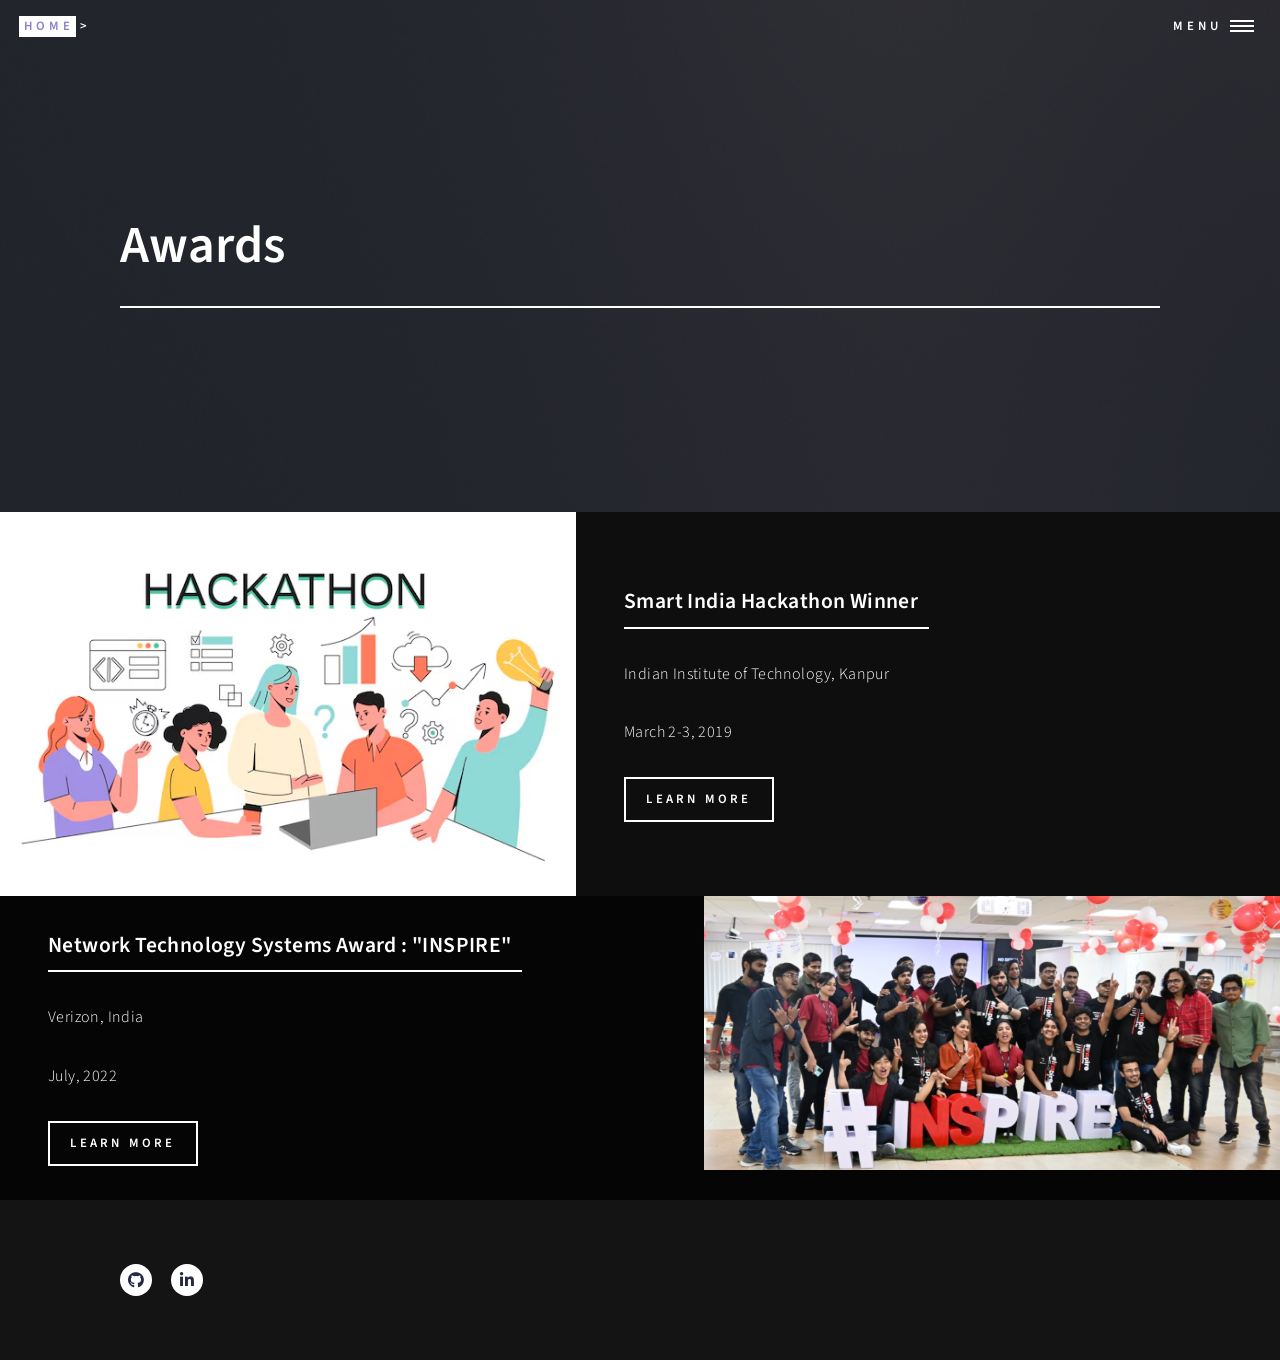
==== Awards.html @ 35ff9a1c "my first commit" ====
<!DOCTYPE HTML>
<!--
	Forty by HTML5 UP
	html5up.net | @ajlkn
	Free for personal and commercial use under the CCA 3.0 license (html5up.net/license)
-->
<html>
	<head>
		<title>Work Experience</title>
		<meta charset="utf-8" />
		<meta name="viewport" content="width=device-width, initial-scale=1, user-scalable=no" />
		<link rel="stylesheet" href="assets/css/main.css" />
		<noscript><link rel="stylesheet" href="assets/css/noscript.css" /></noscript>
	</head>
	<body class="is-preload">

		<!-- Wrapper -->
			<div id="wrapper">

				<!-- Header -->
				<!-- Note: The "styleN" class below should match that of the banner element. -->
					<header id="header" class="alt style2">
						<a href="index.html" class="logo"><strong>Home</strong>></a>
						<nav>
							<a href="#menu">Menu</a>
						</nav>
					</header>

				<!-- Menu -->
					<nav id="menu">
						<ul class="links">
							<li><a href="index.html">Home</a></li>
							<li><a href="landing.html">Landing</a></li>
							<li><a href="generic.html">Generic</a></li>
							<li><a href="elements.html">Elements</a></li>
						</ul>
						<ul class="actions stacked">
							<li><a href="#" class="button primary fit">Get Started</a></li>
							<li><a href="#" class="button fit">Log In</a></li>
						</ul>
					</nav>

				<!-- Banner -->
				<!-- Note: The "styleN" class below should match that of the header element. -->
					<section id="banner" class="style2">
						<div class="inner">
							<span class="image">
								<img src="images/pic07.jpg" alt="" />
							</span>
							<header class="major">
								<h1>Awards</h1>
							</header>
							<div class="content">
							</div>
						</div>
					</section>

				<!-- Main -->
					<div id="main">

						<!-- One -->
							<!-- <section id="one">
								<div class="inner">
									<header class="major">
									</header>
									
								</div>
							</section> -->

						<!-- Two -->
							<section id="two" class="spotlights">
								<section>
									<a href="sih.html" class="image">
										<img src="images/hack.avif" alt="" data-position="center center" />
									</a>
									<div class="content">
										<div class="inner">
											<header class="major">
												<h3>Smart India Hackathon Winner</h3>
											</header>
											<p>Indian Institute of Technology, Kanpur</p>
											<p>March 2-3, 2019</p>
											<ul class="actions">
												<li><a href="sih.html" class="button">Learn more</a></li>
											</ul>
										</div>
									</div>
								</section>
								<section>
									<a href="generic.html" class="image">
										<img src="images/inspire.png" alt="" data-position="top center" />
									</a>
									<div class="content">
										<div class="inner">
											<header class="major">
												<h3>Network Technology Systems Award : "INSPIRE"</h3>
											</header>
											<p>Verizon, India</p>
											<p>July, 2022</p>
											<ul class="actions">
												<li><a href="generic.html" class="button">Learn more</a></li>
											</ul>
										</div>
									</div>
								</section>
							</section>

						<!-- Three -->
							<!-- <section id="three">
								<div class="inner">
									<header class="major">
										<h2>Massa libero</h2>
									</header>
									<p>Nullam et orci eu lorem consequat tincidunt vivamus et sagittis libero. Mauris aliquet magna magna sed nunc rhoncus pharetra. Pellentesque condimentum sem. In efficitur ligula tate urna. Maecenas laoreet massa vel lacinia pellentesque lorem ipsum dolor. Nullam et orci eu lorem consequat tincidunt. Vivamus et sagittis libero. Mauris aliquet magna magna sed nunc rhoncus amet pharetra et feugiat tempus.</p>
									<ul class="actions">
										<li><a href="generic.html" class="button next">Get Started</a></li>
									</ul>
								</div>
							</section> -->

					</div>

				<!-- Contact
					<section id="contact">
						<div class="inner">
							<section>
								<form method="post" action="#">
									<div class="fields">
										<div class="field half">
											<label for="name">Name</label>
											<input type="text" name="name" id="name" />
										</div>
										<div class="field half">
											<label for="email">Email</label>
											<input type="text" name="email" id="email" />
										</div>
										<div class="field">
											<label for="message">Message</label>
											<textarea name="message" id="message" rows="6"></textarea>
										</div>
									</div>
									<ul class="actions">
										<li><input type="submit" value="Send Message" class="primary" /></li>
										<li><input type="reset" value="Clear" /></li>
									</ul>
								</form>
							</section>
							<section class="split">
								<section>
									<div class="contact-method">
										<span class="icon solid alt fa-envelope"></span>
										<h3>Email</h3>
										<a href="#">information@untitled.tld</a>
									</div>
								</section>
								<section>
									<div class="contact-method">
										<span class="icon solid alt fa-phone"></span>
										<h3>Phone</h3>
										<span>(000) 000-0000 x12387</span>
									</div>
								</section>
								<section>
									<div class="contact-method">
										<span class="icon solid alt fa-home"></span>
										<h3>Address</h3>
										<span>1234 Somewhere Road #5432<br />
										Nashville, TN 00000<br />
										United States of America</span>
									</div>
								</section>
							</section>
						</div>
					</section> -->

				<!-- Footer -->
					<footer id="footer">
						<div class="inner">
							<ul class="icons">
								<li><a href="https://github.com/vmalapaka" target="_blank" class="icon brands alt fa-github"><span class="label">GitHub</span></a></li>
								<li><a href="https://www.linkedin.com/in/venkata-samyukta-malapaka/" target="_blank" class="icon brands alt fa-linkedin-in"><span class="label">LinkedIn</span></a></li>
							</ul>
							<!-- <ul class="copyright">
								<li>&copy; Untitled</li><li>Design: <a href="https://html5up.net">HTML5 UP</a></li>
							</ul> -->
						</div>
					</footer>

			</div>

		<!-- Scripts -->
			<script src="assets/js/jquery.min.js"></script>
			<script src="assets/js/jquery.scrolly.min.js"></script>
			<script src="assets/js/jquery.scrollex.min.js"></script>
			<script src="assets/js/browser.min.js"></script>
			<script src="assets/js/breakpoints.min.js"></script>
			<script src="assets/js/util.js"></script>
			<script src="assets/js/main.js"></script>

	</body>
</html>
---- assets/css/main.css ----
@import url(fontawesome-all.min.css);
@import url("https://fonts.googleapis.com/css?family=Source+Sans+Pro:300,300italic,600,600italic");

/*
	Forty by HTML5 UP
	html5up.net | @ajlkn
	Free for personal and commercial use under the CCA 3.0 license (html5up.net/license)
*/

html, body, div, span, applet, object,
iframe, h1, h2, h3, h4, h5, h6, p, blockquote,
pre, a, abbr, acronym, address, big, cite,
code, del, dfn, em, img, ins, kbd, q, s, samp,
small, strike, strong, sub, sup, tt, var, b,
u, i, center, dl, dt, dd, ol, ul, li, fieldset,
form, label, legend, table, caption, tbody,
tfoot, thead, tr, th, td, article, aside,
canvas, details, embed, figure, figcaption,
footer, header, hgroup, menu, nav, output, ruby,
section, summary, time, mark, audio, video {
	margin: 0;
	padding: 0;
	border: 0;
	font-size: 100%;
	font: inherit;
	vertical-align: baseline;}

article, aside, details, figcaption, figure,
footer, header, hgroup, menu, nav, section {
	display: block;}

body {
	line-height: 1;
}

ol, ul {
	list-style: none;
}

blockquote, q {
	quotes: none;
}

	blockquote:before, blockquote:after, q:before, q:after {
		content: '';
		content: none;
	}

table {
	border-collapse: collapse;
	border-spacing: 0;
}

body {
	-webkit-text-size-adjust: none;
}

mark {
	background-color: transparent;
	color: inherit;
}

input::-moz-focus-inner {
	border: 0;
	padding: 0;
}

input, select, textarea {
	-moz-appearance: none;
	-webkit-appearance: none;
	-ms-appearance: none;
	appearance: none;
}

/* Basic */

	@-ms-viewport {
		width: device-width;
	}

	body {
		-ms-overflow-style: scrollbar;
	}

	@media screen and (max-width: 480px) {

		html, body {
			min-width: 320px;
		}

	}

	html {
		box-sizing: border-box;
	}

	*, *:before, *:after {
		box-sizing: inherit;
	}

	body {
		background: #141415;
	}

		body.is-preload *, body.is-preload *:before, body.is-preload *:after {
			-moz-animation: none !important;
			-webkit-animation: none !important;
			-ms-animation: none !important;
			animation: none !important;
			-moz-transition: none !important;
			-webkit-transition: none !important;
			-ms-transition: none !important;
			transition: none !important;
		}

/* Type */

	body, input, select, textarea {
		color: #ffffff;
		font-family: "Source Sans Pro", Helvetica, sans-serif;
		font-size: 17pt;
		font-weight: 300;
		letter-spacing: 0.025em;
		line-height: 1.65;
	}

		@media screen and (max-width: 1680px) {

			body, input, select, textarea {
				font-size: 14pt;
			}

		}

		@media screen and (max-width: 1280px) {

			body, input, select, textarea {
				font-size: 12pt;
			}

		}

		@media screen and (max-width: 360px) {

			body, input, select, textarea {
				font-size: 11pt;
			}

		}

	a {
		-moz-transition: color 0.2s ease-in-out, border-bottom-color 0.2s ease-in-out;
		-webkit-transition: color 0.2s ease-in-out, border-bottom-color 0.2s ease-in-out;
		-ms-transition: color 0.2s ease-in-out, border-bottom-color 0.2s ease-in-out;
		transition: color 0.2s ease-in-out, border-bottom-color 0.2s ease-in-out;
		border-bottom: dotted 1px;
		color: inherit;
		text-decoration: none;
	}

		a:hover {
			border-bottom-color: transparent;
			color: #9bf1ff !important;
		}

		a:active {
			color: #53e3fb !important;
		}

	strong, b {
		color: #ffffff;
		font-weight: 600;
	}

	em, i {
		font-style: italic;
	}

	p {
		margin: 0 0 2em 0;
	}

	h1, h2, h3, h4, h5, h6 {
		color: #ffffff;
		font-weight: 600;
		line-height: 1.65;
		margin: 0 0 1em 0;
	}

		h1 a, h2 a, h3 a, h4 a, h5 a, h6 a {
			color: inherit;
			border-bottom: 0;
		}

	h1 {
		font-size: 2.5em;
	}

	h2 {
		font-size: 1.75em;
	}

	h3 {
		font-size: 1.35em;
	}

	h4 {
		font-size: 1.1em;
	}

	h5 {
		font-size: 0.9em;
	}

	h6 {
		font-size: 0.7em;
	}

	@media screen and (max-width: 736px) {

		h1 {
			font-size: 2em;
		}

		h2 {
			font-size: 1.5em;
		}

		h3 {
			font-size: 1.25em;
		}

	}

	sub {
		font-size: 0.8em;
		position: relative;
		top: 0.5em;
	}

	sup {
		font-size: 0.8em;
		position: relative;
		top: -0.5em;
	}

	blockquote {
		border-left: solid 4px rgba(212, 212, 255, 0.1);
		font-style: italic;
		margin: 0 0 2em 0;
		padding: 0.5em 0 0.5em 2em;
	}

	code {
		background: rgba(212, 212, 255, 0.035);
		font-family: "Courier New", monospace;
		font-size: 0.9em;
		margin: 0 0.25em;
		padding: 0.25em 0.65em;
	}

	pre {
		-webkit-overflow-scrolling: touch;
		font-family: "Courier New", monospace;
		font-size: 0.9em;
		margin: 0 0 2em 0;
	}

		pre code {
			display: block;
			line-height: 1.75;
			padding: 1em 1.5em;
			overflow-x: auto;
		}

	hr {
		border: 0;
		border-bottom: solid 1px rgba(212, 212, 255, 0.1);
		margin: 2em 0;
	}

		hr.major {
			margin: 3em 0;
		}

	.align-left {
		text-align: left;
	}

	.align-center {
		text-align: center;
	}

	.align-right {
		text-align: right;
	}

/* Row */

	.row {
		display: flex;
		flex-wrap: wrap;
		box-sizing: border-box;
		align-items: stretch;
	}

		.row > * {
			box-sizing: border-box;
		}

		.row.gtr-uniform > * > :last-child {
			margin-bottom: 0;
		}

		.row.aln-left {
			justify-content: flex-start;
		}

		.row.aln-center {
			justify-content: center;
		}

		.row.aln-right {
			justify-content: flex-end;
		}

		.row.aln-top {
			align-items: flex-start;
		}

		.row.aln-middle {
			align-items: center;
		}

		.row.aln-bottom {
			align-items: flex-end;
		}

		.row > .imp {
			order: -1;
		}

		.row > .col-1 {
			width: 8.33333%;
		}

		.row > .off-1 {
			margin-left: 8.33333%;
		}

		.row > .col-2 {
			width: 16.66667%;
		}

		.row > .off-2 {
			margin-left: 16.66667%;
		}

		.row > .col-3 {
			width: 25%;
		}

		.row > .off-3 {
			margin-left: 25%;
		}

		.row > .col-4 {
			width: 33.33333%;
		}

		.row > .off-4 {
			margin-left: 33.33333%;
		}

		.row > .col-5 {
			width: 41.66667%;
		}

		.row > .off-5 {
			margin-left: 41.66667%;
		}

		.row > .col-6 {
			width: 50%;
		}

		.row > .off-6 {
			margin-left: 50%;
		}

		.row > .col-7 {
			width: 58.33333%;
		}

		.row > .off-7 {
			margin-left: 58.33333%;
		}

		.row > .col-8 {
			width: 66.66667%;
		}

		.row > .off-8 {
			margin-left: 66.66667%;
		}

		.row > .col-9 {
			width: 75%;
		}

		.row > .off-9 {
			margin-left: 75%;
		}

		.row > .col-10 {
			width: 83.33333%;
		}

		.row > .off-10 {
			margin-left: 83.33333%;
		}

		.row > .col-11 {
			width: 91.66667%;
		}

		.row > .off-11 {
			margin-left: 91.66667%;
		}

		.row > .col-12 {
			width: 100%;
		}

		.row > .off-12 {
			margin-left: 100%;
		}

		.row.gtr-0 {
			margin-top: 0;
			margin-left: 0em;
		}

			.row.gtr-0 > * {
				padding: 0 0 0 0em;
			}

			.row.gtr-0.gtr-uniform {
				margin-top: 0em;
			}

				.row.gtr-0.gtr-uniform > * {
					padding-top: 0em;
				}

		.row.gtr-25 {
			margin-top: 0;
			margin-left: -0.5em;
		}

			.row.gtr-25 > * {
				padding: 0 0 0 0.5em;
			}

			.row.gtr-25.gtr-uniform {
				margin-top: -0.5em;
			}

				.row.gtr-25.gtr-uniform > * {
					padding-top: 0.5em;
				}

		.row.gtr-50 {
			margin-top: 0;
			margin-left: -1em;
		}

			.row.gtr-50 > * {
				padding: 0 0 0 1em;
			}

			.row.gtr-50.gtr-uniform {
				margin-top: -1em;
			}

				.row.gtr-50.gtr-uniform > * {
					padding-top: 1em;
				}

		.row {
			margin-top: 0;
			margin-left: -2em;
		}

			.row > * {
				padding: 0 0 0 2em;
			}

			.row.gtr-uniform {
				margin-top: -2em;
			}

				.row.gtr-uniform > * {
					padding-top: 2em;
				}

		.row.gtr-150 {
			margin-top: 0;
			margin-left: -3em;
		}

			.row.gtr-150 > * {
				padding: 0 0 0 3em;
			}

			.row.gtr-150.gtr-uniform {
				margin-top: -3em;
			}

				.row.gtr-150.gtr-uniform > * {
					padding-top: 3em;
				}

		.row.gtr-200 {
			margin-top: 0;
			margin-left: -4em;
		}

			.row.gtr-200 > * {
				padding: 0 0 0 4em;
			}

			.row.gtr-200.gtr-uniform {
				margin-top: -4em;
			}

				.row.gtr-200.gtr-uniform > * {
					padding-top: 4em;
				}

		@media screen and (max-width: 1680px) {

			.row {
				display: flex;
				flex-wrap: wrap;
				box-sizing: border-box;
				align-items: stretch;
			}

				.row > * {
					box-sizing: border-box;
				}

				.row.gtr-uniform > * > :last-child {
					margin-bottom: 0;
				}

				.row.aln-left {
					justify-content: flex-start;
				}

				.row.aln-center {
					justify-content: center;
				}

				.row.aln-right {
					justify-content: flex-end;
				}

				.row.aln-top {
					align-items: flex-start;
				}

				.row.aln-middle {
					align-items: center;
				}

				.row.aln-bottom {
					align-items: flex-end;
				}

				.row > .imp-xlarge {
					order: -1;
				}

				.row > .col-1-xlarge {
					width: 8.33333%;
				}

				.row > .off-1-xlarge {
					margin-left: 8.33333%;
				}

				.row > .col-2-xlarge {
					width: 16.66667%;
				}

				.row > .off-2-xlarge {
					margin-left: 16.66667%;
				}

				.row > .col-3-xlarge {
					width: 25%;
				}

				.row > .off-3-xlarge {
					margin-left: 25%;
				}

				.row > .col-4-xlarge {
					width: 33.33333%;
				}

				.row > .off-4-xlarge {
					margin-left: 33.33333%;
				}

				.row > .col-5-xlarge {
					width: 41.66667%;
				}

				.row > .off-5-xlarge {
					margin-left: 41.66667%;
				}

				.row > .col-6-xlarge {
					width: 50%;
				}

				.row > .off-6-xlarge {
					margin-left: 50%;
				}

				.row > .col-7-xlarge {
					width: 58.33333%;
				}

				.row > .off-7-xlarge {
					margin-left: 58.33333%;
				}

				.row > .col-8-xlarge {
					width: 66.66667%;
				}

				.row > .off-8-xlarge {
					margin-left: 66.66667%;
				}

				.row > .col-9-xlarge {
					width: 75%;
				}

				.row > .off-9-xlarge {
					margin-left: 75%;
				}

				.row > .col-10-xlarge {
					width: 83.33333%;
				}

				.row > .off-10-xlarge {
					margin-left: 83.33333%;
				}

				.row > .col-11-xlarge {
					width: 91.66667%;
				}

				.row > .off-11-xlarge {
					margin-left: 91.66667%;
				}

				.row > .col-12-xlarge {
					width: 100%;
				}

				.row > .off-12-xlarge {
					margin-left: 100%;
				}

				.row.gtr-0 {
					margin-top: 0;
					margin-left: 0em;
				}

					.row.gtr-0 > * {
						padding: 0 0 0 0em;
					}

					.row.gtr-0.gtr-uniform {
						margin-top: 0em;
					}

						.row.gtr-0.gtr-uniform > * {
							padding-top: 0em;
						}

				.row.gtr-25 {
					margin-top: 0;
					margin-left: -0.5em;
				}

					.row.gtr-25 > * {
						padding: 0 0 0 0.5em;
					}

					.row.gtr-25.gtr-uniform {
						margin-top: -0.5em;
					}

						.row.gtr-25.gtr-uniform > * {
							padding-top: 0.5em;
						}

				.row.gtr-50 {
					margin-top: 0;
					margin-left: -1em;
				}

					.row.gtr-50 > * {
						padding: 0 0 0 1em;
					}

					.row.gtr-50.gtr-uniform {
						margin-top: -1em;
					}

						.row.gtr-50.gtr-uniform > * {
							padding-top: 1em;
						}

				.row {
					margin-top: 0;
					margin-left: -2em;
				}

					.row > * {
						padding: 0 0 0 2em;
					}

					.row.gtr-uniform {
						margin-top: -2em;
					}

						.row.gtr-uniform > * {
							padding-top: 2em;
						}

				.row.gtr-150 {
					margin-top: 0;
					margin-left: -3em;
				}

					.row.gtr-150 > * {
						padding: 0 0 0 3em;
					}

					.row.gtr-150.gtr-uniform {
						margin-top: -3em;
					}

						.row.gtr-150.gtr-uniform > * {
							padding-top: 3em;
						}

				.row.gtr-200 {
					margin-top: 0;
					margin-left: -4em;
				}

					.row.gtr-200 > * {
						padding: 0 0 0 4em;
					}

					.row.gtr-200.gtr-uniform {
						margin-top: -4em;
					}

						.row.gtr-200.gtr-uniform > * {
							padding-top: 4em;
						}

		}

		@media screen and (max-width: 1280px) {

			.row {
				display: flex;
				flex-wrap: wrap;
				box-sizing: border-box;
				align-items: stretch;
			}

				.row > * {
					box-sizing: border-box;
				}

				.row.gtr-uniform > * > :last-child {
					margin-bottom: 0;
				}

				.row.aln-left {
					justify-content: flex-start;
				}

				.row.aln-center {
					justify-content: center;
				}

				.row.aln-right {
					justify-content: flex-end;
				}

				.row.aln-top {
					align-items: flex-start;
				}

				.row.aln-middle {
					align-items: center;
				}

				.row.aln-bottom {
					align-items: flex-end;
				}

				.row > .imp-large {
					order: -1;
				}

				.row > .col-1-large {
					width: 8.33333%;
				}

				.row > .off-1-large {
					margin-left: 8.33333%;
				}

				.row > .col-2-large {
					width: 16.66667%;
				}

				.row > .off-2-large {
					margin-left: 16.66667%;
				}

				.row > .col-3-large {
					width: 25%;
				}

				.row > .off-3-large {
					margin-left: 25%;
				}

				.row > .col-4-large {
					width: 33.33333%;
				}

				.row > .off-4-large {
					margin-left: 33.33333%;
				}

				.row > .col-5-large {
					width: 41.66667%;
				}

				.row > .off-5-large {
					margin-left: 41.66667%;
				}

				.row > .col-6-large {
					width: 50%;
				}

				.row > .off-6-large {
					margin-left: 50%;
				}

				.row > .col-7-large {
					width: 58.33333%;
				}

				.row > .off-7-large {
					margin-left: 58.33333%;
				}

				.row > .col-8-large {
					width: 66.66667%;
				}

				.row > .off-8-large {
					margin-left: 66.66667%;
				}

				.row > .col-9-large {
					width: 75%;
				}

				.row > .off-9-large {
					margin-left: 75%;
				}

				.row > .col-10-large {
					width: 83.33333%;
				}

				.row > .off-10-large {
					margin-left: 83.33333%;
				}

				.row > .col-11-large {
					width: 91.66667%;
				}

				.row > .off-11-large {
					margin-left: 91.66667%;
				}

				.row > .col-12-large {
					width: 100%;
				}

				.row > .off-12-large {
					margin-left: 100%;
				}

				.row.gtr-0 {
					margin-top: 0;
					margin-left: 0em;
				}

					.row.gtr-0 > * {
						padding: 0 0 0 0em;
					}

					.row.gtr-0.gtr-uniform {
						margin-top: 0em;
					}

						.row.gtr-0.gtr-uniform > * {
							padding-top: 0em;
						}

				.row.gtr-25 {
					margin-top: 0;
					margin-left: -0.375em;
				}

					.row.gtr-25 > * {
						padding: 0 0 0 0.375em;
					}

					.row.gtr-25.gtr-uniform {
						margin-top: -0.375em;
					}

						.row.gtr-25.gtr-uniform > * {
							padding-top: 0.375em;
						}

				.row.gtr-50 {
					margin-top: 0;
					margin-left: -0.75em;
				}

					.row.gtr-50 > * {
						padding: 0 0 0 0.75em;
					}

					.row.gtr-50.gtr-uniform {
						margin-top: -0.75em;
					}

						.row.gtr-50.gtr-uniform > * {
							padding-top: 0.75em;
						}

				.row {
					margin-top: 0;
					margin-left: -1.5em;
				}

					.row > * {
						padding: 0 0 0 1.5em;
					}

					.row.gtr-uniform {
						margin-top: -1.5em;
					}

						.row.gtr-uniform > * {
							padding-top: 1.5em;
						}

				.row.gtr-150 {
					margin-top: 0;
					margin-left: -2.25em;
				}

					.row.gtr-150 > * {
						padding: 0 0 0 2.25em;
					}

					.row.gtr-150.gtr-uniform {
						margin-top: -2.25em;
					}

						.row.gtr-150.gtr-uniform > * {
							padding-top: 2.25em;
						}

				.row.gtr-200 {
					margin-top: 0;
					margin-left: -3em;
				}

					.row.gtr-200 > * {
						padding: 0 0 0 3em;
					}

					.row.gtr-200.gtr-uniform {
						margin-top: -3em;
					}

						.row.gtr-200.gtr-uniform > * {
							padding-top: 3em;
						}

		}

		@media screen and (max-width: 980px) {

			.row {
				display: flex;
				flex-wrap: wrap;
				box-sizing: border-box;
				align-items: stretch;
			}

				.row > * {
					box-sizing: border-box;
				}

				.row.gtr-uniform > * > :last-child {
					margin-bottom: 0;
				}

				.row.aln-left {
					justify-content: flex-start;
				}

				.row.aln-center {
					justify-content: center;
				}

				.row.aln-right {
					justify-content: flex-end;
				}

				.row.aln-top {
					align-items: flex-start;
				}

				.row.aln-middle {
					align-items: center;
				}

				.row.aln-bottom {
					align-items: flex-end;
				}

				.row > .imp-medium {
					order: -1;
				}

				.row > .col-1-medium {
					width: 8.33333%;
				}

				.row > .off-1-medium {
					margin-left: 8.33333%;
				}

				.row > .col-2-medium {
					width: 16.66667%;
				}

				.row > .off-2-medium {
					margin-left: 16.66667%;
				}

				.row > .col-3-medium {
					width: 25%;
				}

				.row > .off-3-medium {
					margin-left: 25%;
				}

				.row > .col-4-medium {
					width: 33.33333%;
				}

				.row > .off-4-medium {
					margin-left: 33.33333%;
				}

				.row > .col-5-medium {
					width: 41.66667%;
				}

				.row > .off-5-medium {
					margin-left: 41.66667%;
				}

				.row > .col-6-medium {
					width: 50%;
				}

				.row > .off-6-medium {
					margin-left: 50%;
				}

				.row > .col-7-medium {
					width: 58.33333%;
				}

				.row > .off-7-medium {
					margin-left: 58.33333%;
				}

				.row > .col-8-medium {
					width: 66.66667%;
				}

				.row > .off-8-medium {
					margin-left: 66.66667%;
				}

				.row > .col-9-medium {
					width: 75%;
				}

				.row > .off-9-medium {
					margin-left: 75%;
				}

				.row > .col-10-medium {
					width: 83.33333%;
				}

				.row > .off-10-medium {
					margin-left: 83.33333%;
				}

				.row > .col-11-medium {
					width: 91.66667%;
				}

				.row > .off-11-medium {
					margin-left: 91.66667%;
				}

				.row > .col-12-medium {
					width: 100%;
				}

				.row > .off-12-medium {
					margin-left: 100%;
				}

				.row.gtr-0 {
					margin-top: 0;
					margin-left: 0em;
				}

					.row.gtr-0 > * {
						padding: 0 0 0 0em;
					}

					.row.gtr-0.gtr-uniform {
						margin-top: 0em;
					}

						.row.gtr-0.gtr-uniform > * {
							padding-top: 0em;
						}

				.row.gtr-25 {
					margin-top: 0;
					margin-left: -0.375em;
				}

					.row.gtr-25 > * {
						padding: 0 0 0 0.375em;
					}

					.row.gtr-25.gtr-uniform {
						margin-top: -0.375em;
					}

						.row.gtr-25.gtr-uniform > * {
							padding-top: 0.375em;
						}

				.row.gtr-50 {
					margin-top: 0;
					margin-left: -0.75em;
				}

					.row.gtr-50 > * {
						padding: 0 0 0 0.75em;
					}

					.row.gtr-50.gtr-uniform {
						margin-top: -0.75em;
					}

						.row.gtr-50.gtr-uniform > * {
							padding-top: 0.75em;
						}

				.row {
					margin-top: 0;
					margin-left: -1.5em;
				}

					.row > * {
						padding: 0 0 0 1.5em;
					}

					.row.gtr-uniform {
						margin-top: -1.5em;
					}

						.row.gtr-uniform > * {
							padding-top: 1.5em;
						}

				.row.gtr-150 {
					margin-top: 0;
					margin-left: -2.25em;
				}

					.row.gtr-150 > * {
						padding: 0 0 0 2.25em;
					}

					.row.gtr-150.gtr-uniform {
						margin-top: -2.25em;
					}

						.row.gtr-150.gtr-uniform > * {
							padding-top: 2.25em;
						}

				.row.gtr-200 {
					margin-top: 0;
					margin-left: -3em;
				}

					.row.gtr-200 > * {
						padding: 0 0 0 3em;
					}

					.row.gtr-200.gtr-uniform {
						margin-top: -3em;
					}

						.row.gtr-200.gtr-uniform > * {
							padding-top: 3em;
						}

		}

		@media screen and (max-width: 736px) {

			.row {
				display: flex;
				flex-wrap: wrap;
				box-sizing: border-box;
				align-items: stretch;
			}

				.row > * {
					box-sizing: border-box;
				}

				.row.gtr-uniform > * > :last-child {
					margin-bottom: 0;
				}

				.row.aln-left {
					justify-content: flex-start;
				}

				.row.aln-center {
					justify-content: center;
				}

				.row.aln-right {
					justify-content: flex-end;
				}

				.row.aln-top {
					align-items: flex-start;
				}

				.row.aln-middle {
					align-items: center;
				}

				.row.aln-bottom {
					align-items: flex-end;
				}

				.row > .imp-small {
					order: -1;
				}

				.row > .col-1-small {
					width: 8.33333%;
				}

				.row > .off-1-small {
					margin-left: 8.33333%;
				}

				.row > .col-2-small {
					width: 16.66667%;
				}

				.row > .off-2-small {
					margin-left: 16.66667%;
				}

				.row > .col-3-small {
					width: 25%;
				}

				.row > .off-3-small {
					margin-left: 25%;
				}

				.row > .col-4-small {
					width: 33.33333%;
				}

				.row > .off-4-small {
					margin-left: 33.33333%;
				}

				.row > .col-5-small {
					width: 41.66667%;
				}

				.row > .off-5-small {
					margin-left: 41.66667%;
				}

				.row > .col-6-small {
					width: 50%;
				}

				.row > .off-6-small {
					margin-left: 50%;
				}

				.row > .col-7-small {
					width: 58.33333%;
				}

				.row > .off-7-small {
					margin-left: 58.33333%;
				}

				.row > .col-8-small {
					width: 66.66667%;
				}

				.row > .off-8-small {
					margin-left: 66.66667%;
				}

				.row > .col-9-small {
					width: 75%;
				}

				.row > .off-9-small {
					margin-left: 75%;
				}

				.row > .col-10-small {
					width: 83.33333%;
				}

				.row > .off-10-small {
					margin-left: 83.33333%;
				}

				.row > .col-11-small {
					width: 91.66667%;
				}

				.row > .off-11-small {
					margin-left: 91.66667%;
				}

				.row > .col-12-small {
					width: 100%;
				}

				.row > .off-12-small {
					margin-left: 100%;
				}

				.row.gtr-0 {
					margin-top: 0;
					margin-left: 0em;
				}

					.row.gtr-0 > * {
						padding: 0 0 0 0em;
					}

					.row.gtr-0.gtr-uniform {
						margin-top: 0em;
					}

						.row.gtr-0.gtr-uniform > * {
							padding-top: 0em;
						}

				.row.gtr-25 {
					margin-top: 0;
					margin-left: -0.3125em;
				}

					.row.gtr-25 > * {
						padding: 0 0 0 0.3125em;
					}

					.row.gtr-25.gtr-uniform {
						margin-top: -0.3125em;
					}

						.row.gtr-25.gtr-uniform > * {
							padding-top: 0.3125em;
						}

				.row.gtr-50 {
					margin-top: 0;
					margin-left: -0.625em;
				}

					.row.gtr-50 > * {
						padding: 0 0 0 0.625em;
					}

					.row.gtr-50.gtr-uniform {
						margin-top: -0.625em;
					}

						.row.gtr-50.gtr-uniform > * {
							padding-top: 0.625em;
						}

				.row {
					margin-top: 0;
					margin-left: -1.25em;
				}

					.row > * {
						padding: 0 0 0 1.25em;
					}

					.row.gtr-uniform {
						margin-top: -1.25em;
					}

						.row.gtr-uniform > * {
							padding-top: 1.25em;
						}

				.row.gtr-150 {
					margin-top: 0;
					margin-left: -1.875em;
				}

					.row.gtr-150 > * {
						padding: 0 0 0 1.875em;
					}

					.row.gtr-150.gtr-uniform {
						margin-top: -1.875em;
					}

						.row.gtr-150.gtr-uniform > * {
							padding-top: 1.875em;
						}

				.row.gtr-200 {
					margin-top: 0;
					margin-left: -2.5em;
				}

					.row.gtr-200 > * {
						padding: 0 0 0 2.5em;
					}

					.row.gtr-200.gtr-uniform {
						margin-top: -2.5em;
					}

						.row.gtr-200.gtr-uniform > * {
							padding-top: 2.5em;
						}

		}

		@media screen and (max-width: 480px) {

			.row {
				display: flex;
				flex-wrap: wrap;
				box-sizing: border-box;
				align-items: stretch;
			}

				.row > * {
					box-sizing: border-box;
				}

				.row.gtr-uniform > * > :last-child {
					margin-bottom: 0;
				}

				.row.aln-left {
					justify-content: flex-start;
				}

				.row.aln-center {
					justify-content: center;
				}

				.row.aln-right {
					justify-content: flex-end;
				}

				.row.aln-top {
					align-items: flex-start;
				}

				.row.aln-middle {
					align-items: center;
				}

				.row.aln-bottom {
					align-items: flex-end;
				}

				.row > .imp-xsmall {
					order: -1;
				}

				.row > .col-1-xsmall {
					width: 8.33333%;
				}

				.row > .off-1-xsmall {
					margin-left: 8.33333%;
				}

				.row > .col-2-xsmall {
					width: 16.66667%;
				}

				.row > .off-2-xsmall {
					margin-left: 16.66667%;
				}

				.row > .col-3-xsmall {
					width: 25%;
				}

				.row > .off-3-xsmall {
					margin-left: 25%;
				}

				.row > .col-4-xsmall {
					width: 33.33333%;
				}

				.row > .off-4-xsmall {
					margin-left: 33.33333%;
				}

				.row > .col-5-xsmall {
					width: 41.66667%;
				}

				.row > .off-5-xsmall {
					margin-left: 41.66667%;
				}

				.row > .col-6-xsmall {
					width: 50%;
				}

				.row > .off-6-xsmall {
					margin-left: 50%;
				}

				.row > .col-7-xsmall {
					width: 58.33333%;
				}

				.row > .off-7-xsmall {
					margin-left: 58.33333%;
				}

				.row > .col-8-xsmall {
					width: 66.66667%;
				}

				.row > .off-8-xsmall {
					margin-left: 66.66667%;
				}

				.row > .col-9-xsmall {
					width: 75%;
				}

				.row > .off-9-xsmall {
					margin-left: 75%;
				}

				.row > .col-10-xsmall {
					width: 83.33333%;
				}

				.row > .off-10-xsmall {
					margin-left: 83.33333%;
				}

				.row > .col-11-xsmall {
					width: 91.66667%;
				}

				.row > .off-11-xsmall {
					margin-left: 91.66667%;
				}

				.row > .col-12-xsmall {
					width: 100%;
				}

				.row > .off-12-xsmall {
					margin-left: 100%;
				}

				.row.gtr-0 {
					margin-top: 0;
					margin-left: 0em;
				}

					.row.gtr-0 > * {
						padding: 0 0 0 0em;
					}

					.row.gtr-0.gtr-uniform {
						margin-top: 0em;
					}

						.row.gtr-0.gtr-uniform > * {
							padding-top: 0em;
						}

				.row.gtr-25 {
					margin-top: 0;
					margin-left: -0.3125em;
				}

					.row.gtr-25 > * {
						padding: 0 0 0 0.3125em;
					}

					.row.gtr-25.gtr-uniform {
						margin-top: -0.3125em;
					}

						.row.gtr-25.gtr-uniform > * {
							padding-top: 0.3125em;
						}

				.row.gtr-50 {
					margin-top: 0;
					margin-left: -0.625em;
				}

					.row.gtr-50 > * {
						padding: 0 0 0 0.625em;
					}

					.row.gtr-50.gtr-uniform {
						margin-top: -0.625em;
					}

						.row.gtr-50.gtr-uniform > * {
							padding-top: 0.625em;
						}

				.row {
					margin-top: 0;
					margin-left: -1.25em;
				}

					.row > * {
						padding: 0 0 0 1.25em;
					}

					.row.gtr-uniform {
						margin-top: -1.25em;
					}

						.row.gtr-uniform > * {
							padding-top: 1.25em;
						}

				.row.gtr-150 {
					margin-top: 0;
					margin-left: -1.875em;
				}

					.row.gtr-150 > * {
						padding: 0 0 0 1.875em;
					}

					.row.gtr-150.gtr-uniform {
						margin-top: -1.875em;
					}

						.row.gtr-150.gtr-uniform > * {
							padding-top: 1.875em;
						}

				.row.gtr-200 {
					margin-top: 0;
					margin-left: -2.5em;
				}

					.row.gtr-200 > * {
						padding: 0 0 0 2.5em;
					}

					.row.gtr-200.gtr-uniform {
						margin-top: -2.5em;
					}

						.row.gtr-200.gtr-uniform > * {
							padding-top: 2.5em;
						}

		}

/* Section/Article */

	section.special, article.special {
		text-align: center;
	}

	header.major {
		width: -moz-max-content;
		width: -webkit-max-content;
		width: -ms-max-content;
		width: max-content;
		margin-bottom: 2em;
	}

		header.major > :first-child {
			margin-bottom: 0;
			width: calc(100% + 0.5em);
		}

			header.major > :first-child:after {
				content: '';
				background-color: #ffffff;
				display: block;
				height: 2px;
				margin: 0.325em 0 0.5em 0;
				width: 100%;
			}

		header.major > p {
			font-size: 0.7em;
			font-weight: 600;
			letter-spacing: 0.25em;
			margin-bottom: 0;
			text-transform: uppercase;
		}

		body.is-ie header.major > :first-child:after {
			max-width: 9em;
		}

		body.is-ie header.major > h1:after {
			max-width: 100% !important;
		}

	@media screen and (max-width: 736px) {

		header.major > p br {
			display: none;
		}

	}

/* Form */

	form {
		margin: 0 0 2em 0;
	}

		form > :last-child {
			margin-bottom: 0;
		}

		form > .fields {
			display: -moz-flex;
			display: -webkit-flex;
			display: -ms-flex;
			display: flex;
			-moz-flex-wrap: wrap;
			-webkit-flex-wrap: wrap;
			-ms-flex-wrap: wrap;
			flex-wrap: wrap;
			width: calc(100% + 3em);
			margin: -1.5em 0 2em -1.5em;
		}

			form > .fields > .field {
				-moz-flex-grow: 0;
				-webkit-flex-grow: 0;
				-ms-flex-grow: 0;
				flex-grow: 0;
				-moz-flex-shrink: 0;
				-webkit-flex-shrink: 0;
				-ms-flex-shrink: 0;
				flex-shrink: 0;
				padding: 1.5em 0 0 1.5em;
				width: calc(100% - 1.5em);
			}

				form > .fields > .field.half {
					width: calc(50% - 0.75em);
				}

				form > .fields > .field.third {
					width: calc(100%/3 - 0.5em);
				}

				form > .fields > .field.quarter {
					width: calc(25% - 0.375em);
				}

		@media screen and (max-width: 480px) {

			form > .fields {
				width: calc(100% + 3em);
				margin: -1.5em 0 2em -1.5em;
			}

				form > .fields > .field {
					padding: 1.5em 0 0 1.5em;
					width: calc(100% - 1.5em);
				}

					form > .fields > .field.half {
						width: calc(100% - 1.5em);
					}

					form > .fields > .field.third {
						width: calc(100% - 1.5em);
					}

					form > .fields > .field.quarter {
						width: calc(100% - 1.5em);
					}

		}

	label {
		color: #ffffff;
		display: block;
		font-size: 0.8em;
		font-weight: 600;
		letter-spacing: 0.25em;
		margin: 0 0 1em 0;
		text-transform: uppercase;
	}

	input[type="text"],
	input[type="password"],
	input[type="email"],
	input[type="tel"],
	input[type="search"],
	input[type="url"],
	select,
	textarea {
		-moz-appearance: none;
		-webkit-appearance: none;
		-ms-appearance: none;
		appearance: none;
		background: rgba(212, 212, 255, 0.035);
		border: none;
		border-radius: 0;
		color: inherit;
		display: block;
		outline: 0;
		padding: 0 1em;
		text-decoration: none;
		width: 100%;
	}

		input[type="text"]:invalid,
		input[type="password"]:invalid,
		input[type="email"]:invalid,
		input[type="tel"]:invalid,
		input[type="search"]:invalid,
		input[type="url"]:invalid,
		select:invalid,
		textarea:invalid {
			box-shadow: none;
		}

		input[type="text"]:focus,
		input[type="password"]:focus,
		input[type="email"]:focus,
		input[type="tel"]:focus,
		input[type="search"]:focus,
		input[type="url"]:focus,
		select:focus,
		textarea:focus {
			border-color: #9bf1ff;
			box-shadow: 0 0 0 2px #9bf1ff;
		}

	select {
		background-image: url("data:image/svg+xml;charset=utf8,%3Csvg xmlns='http://www.w3.org/2000/svg' width='40' height='40' preserveAspectRatio='none' viewBox='0 0 40 40'%3E%3Cpath d='M9.4,12.3l10.4,10.4l10.4-10.4c0.2-0.2,0.5-0.4,0.9-0.4c0.3,0,0.6,0.1,0.9,0.4l3.3,3.3c0.2,0.2,0.4,0.5,0.4,0.9 c0,0.4-0.1,0.6-0.4,0.9L20.7,31.9c-0.2,0.2-0.5,0.4-0.9,0.4c-0.3,0-0.6-0.1-0.9-0.4L4.3,17.3c-0.2-0.2-0.4-0.5-0.4-0.9 c0-0.4,0.1-0.6,0.4-0.9l3.3-3.3c0.2-0.2,0.5-0.4,0.9-0.4S9.1,12.1,9.4,12.3z' fill='rgba(212, 212, 255, 0.1)' /%3E%3C/svg%3E");
		background-size: 1.25rem;
		background-repeat: no-repeat;
		background-position: calc(100% - 1rem) center;
		height: 2.75em;
		padding-right: 2.75em;
		text-overflow: ellipsis;
	}

		select option {
			color: #ffffff;
			background: #18181a;
		}

		select:focus::-ms-value {
			background-color: transparent;
		}

		select::-ms-expand {
			display: none;
		}

	input[type="text"],
	input[type="password"],
	input[type="email"],
	input[type="tel"],
	input[type="search"],
	input[type="url"],
	select {
		height: 2.75em;
	}

	textarea {
		padding: 0.75em 1em;
	}

	input[type="checkbox"],
	input[type="radio"] {
		-moz-appearance: none;
		-webkit-appearance: none;
		-ms-appearance: none;
		appearance: none;
		display: block;
		float: left;
		margin-right: -2em;
		opacity: 0;
		width: 1em;
		z-index: -1;
	}

		input[type="checkbox"] + label,
		input[type="radio"] + label {
			text-decoration: none;
			color: #ffffff;
			cursor: pointer;
			display: inline-block;
			font-weight: 300;
			padding-left: 2.65em;
			padding-right: 0.75em;
			position: relative;
		}

			input[type="checkbox"] + label:before,
			input[type="radio"] + label:before {
				-moz-osx-font-smoothing: grayscale;
				-webkit-font-smoothing: antialiased;
				display: inline-block;
				font-style: normal;
				font-variant: normal;
				text-rendering: auto;
				line-height: 1;
				text-transform: none !important;
				font-family: 'Font Awesome 5 Free';
				font-weight: 900;
			}

			input[type="checkbox"] + label:before,
			input[type="radio"] + label:before {
				background: rgba(212, 212, 255, 0.035);
				content: '';
				display: inline-block;
				font-size: 0.8em;
				height: 2.0625em;
				left: 0;
				letter-spacing: 0;
				line-height: 2.0625em;
				position: absolute;
				text-align: center;
				top: 0;
				width: 2.0625em;
			}

		input[type="checkbox"]:checked + label:before,
		input[type="radio"]:checked + label:before {
			background: #ffffff;
			border-color: #9bf1ff;
			content: '\f00c';
			color: #050506;
		}

		input[type="checkbox"]:focus + label:before,
		input[type="radio"]:focus + label:before {
			box-shadow: 0 0 0 2px #9bf1ff;
		}

	input[type="radio"] + label:before {
		border-radius: 100%;
	}

	::-webkit-input-placeholder {
		color: rgba(244, 244, 255, 0.2) !important;
		opacity: 1.0;
	}

	:-moz-placeholder {
		color: rgba(244, 244, 255, 0.2) !important;
		opacity: 1.0;
	}

	::-moz-placeholder {
		color: rgba(244, 244, 255, 0.2) !important;
		opacity: 1.0;
	}

	:-ms-input-placeholder {
		color: rgba(244, 244, 255, 0.2) !important;
		opacity: 1.0;
	}

/* Box */

	.box {
		border: solid 1px rgba(212, 212, 255, 0.1);
		margin-bottom: 2em;
		padding: 1.5em;
	}

		.box > :last-child,
		.box > :last-child > :last-child,
		.box > :last-child > :last-child > :last-child {
			margin-bottom: 0;
		}

		.box.alt {
			border: 0;
			border-radius: 0;
			padding: 0;
		}

/* Icon */

	.icon {
		text-decoration: none;
		border-bottom: none;
		position: relative;
	}

		.icon:before {
			-moz-osx-font-smoothing: grayscale;
			-webkit-font-smoothing: antialiased;
			display: inline-block;
			font-style: normal;
			font-variant: normal;
			text-rendering: auto;
			line-height: 1;
			text-transform: none !important;
			font-family: 'Font Awesome 5 Free';
			font-weight: 400;
		}

		.icon > .label {
			display: none;
		}

		.icon:before {
			line-height: inherit;
		}

		.icon.solid:before {
			font-weight: 900;
		}

		.icon.brands:before {
			font-family: 'Font Awesome 5 Brands';
		}

		.icon.alt:before {
			background-color: #ffffff;
			border-radius: 100%;
			color: #242943;
			display: inline-block;
			height: 2em;
			line-height: 2em;
			text-align: center;
			width: 2em;
		}

	a.icon.alt:before {
		-moz-transition: background-color 0.2s ease-in-out;
		-webkit-transition: background-color 0.2s ease-in-out;
		-ms-transition: background-color 0.2s ease-in-out;
		transition: background-color 0.2s ease-in-out;
	}

	a.icon.alt:hover:before {
		background-color: #6fc3df;
	}

	a.icon.alt:active:before {
		background-color: #37a6cb;
	}

/* Image */

	.image {
		border: 0;
		display: inline-block;
		position: relative;
	}

		.image img {
			display: block;
		}

		.image.left, .image.right {
			max-width: 30%;
		}

			.image.left img, .image.right img {
				width: 100%;
			}

		.image.left {
			float: left;
			margin: 0 1.5em 1.25em 0;
			top: 0.25em;
		}

		.image.right {
			float: right;
			margin: 0 0 1.25em 1.5em;
			top: 0.25em;
		}

		.image.fit {
			display: block;
			margin: 0 0 2em 0;
			width: 100%;
		}

			.image.fit img {
				width: 100%;
			}

		.image.main {
			display: block;
			margin: 2.5em 0;
			width: 100%;
		}

			.image.main img {
				width: 100%;
			}

			@media screen and (max-width: 736px) {

				.image.main {
					margin: 1.5em 0;
				}

			}

/* List */

	ol {
		list-style: decimal;
		margin: 0 0 2em 0;
		padding-left: 1.25em;
	}

		ol li {
			padding-left: 0.25em;
		}

	ul {
		list-style: disc;
		margin: 0 0 2em 0;
		padding-left: 1em;
	}

		ul li {
			padding-left: 0.5em;
		}

		ul.alt {
			list-style: none;
			padding-left: 0;
		}

			ul.alt li {
				border-top: solid 1px rgba(212, 212, 255, 0.1);
				padding: 0.5em 0;
			}

				ul.alt li:first-child {
					border-top: 0;
					padding-top: 0;
				}

	dl {
		margin: 0 0 2em 0;
	}

		dl dt {
			display: block;
			font-weight: 600;
			margin: 0 0 1em 0;
		}

		dl dd {
			margin-left: 2em;
		}

/* Actions */

	ul.actions {
		display: -moz-flex;
		display: -webkit-flex;
		display: -ms-flex;
		display: flex;
		cursor: default;
		list-style: none;
		margin-left: -1em;
		padding-left: 0;
	}

		ul.actions li {
			padding: 0 0 0 1em;
			vertical-align: middle;
		}

		ul.actions.special {
			-moz-justify-content: center;
			-webkit-justify-content: center;
			-ms-justify-content: center;
			justify-content: center;
			width: 100%;
			margin-left: 0;
		}

			ul.actions.special li:first-child {
				padding-left: 0;
			}

		ul.actions.stacked {
			-moz-flex-direction: column;
			-webkit-flex-direction: column;
			-ms-flex-direction: column;
			flex-direction: column;
			margin-left: 0;
		}

			ul.actions.stacked li {
				padding: 1.3em 0 0 0;
			}

				ul.actions.stacked li:first-child {
					padding-top: 0;
				}

		ul.actions.fit {
			width: calc(100% + 1em);
		}

			ul.actions.fit li {
				-moz-flex-grow: 1;
				-webkit-flex-grow: 1;
				-ms-flex-grow: 1;
				flex-grow: 1;
				-moz-flex-shrink: 1;
				-webkit-flex-shrink: 1;
				-ms-flex-shrink: 1;
				flex-shrink: 1;
				width: 100%;
			}

				ul.actions.fit li > * {
					width: 100%;
				}

			ul.actions.fit.stacked {
				width: 100%;
			}

/* Icons */

	ul.icons {
		cursor: default;
		list-style: none;
		padding-left: 0;
	}

		ul.icons li {
			display: inline-block;
			padding: 0 1em 0 0;
		}

			ul.icons li:last-child {
				padding-right: 0;
			}

		@media screen and (max-width: 736px) {

			ul.icons li {
				padding: 0 0.75em 0 0;
			}

		}

/* Pagination */

	ul.pagination {
		cursor: default;
		list-style: none;
		padding-left: 0;
	}

		ul.pagination li {
			display: inline-block;
			padding-left: 0;
			vertical-align: middle;
		}

			ul.pagination li > .page {
				-moz-transition: background-color 0.2s ease-in-out, color 0.2s ease-in-out;
				-webkit-transition: background-color 0.2s ease-in-out, color 0.2s ease-in-out;
				-ms-transition: background-color 0.2s ease-in-out, color 0.2s ease-in-out;
				transition: background-color 0.2s ease-in-out, color 0.2s ease-in-out;
				border-bottom: 0;
				display: inline-block;
				font-size: 0.8em;
				font-weight: 600;
				height: 1.5em;
				line-height: 1.5em;
				margin: 0 0.125em;
				min-width: 1.5em;
				padding: 0 0.5em;
				text-align: center;
			}

				ul.pagination li > .page.active {
					background-color: #ffffff;
					color: #242943;
				}

					ul.pagination li > .page.active:hover {
						background-color: #9bf1ff;
						color: #242943 !important;
					}

					ul.pagination li > .page.active:active {
						background-color: #53e3fb;
					}

			ul.pagination li:first-child {
				padding-right: 0.75em;
			}

			ul.pagination li:last-child {
				padding-left: 0.75em;
			}

		@media screen and (max-width: 480px) {

			ul.pagination li:nth-child(n+2):nth-last-child(n+2) {
				display: none;
			}

			ul.pagination li:first-child {
				padding-right: 0;
			}

		}

/* Table */

	.table-wrapper {
		-webkit-overflow-scrolling: touch;
		overflow-x: auto;
	}

	table {
		margin: 0 0 2em 0;
		width: 100%;
	}

		table tbody tr {
			border: solid 1px rgba(212, 212, 255, 0.1);
			border-left: 0;
			border-right: 0;
		}

			table tbody tr:nth-child(2n + 1) {
				background-color: rgba(212, 212, 255, 0.035);
			}

		table td {
			padding: 0.75em 0.75em;
		}

		table th {
			color: #ffffff;
			font-size: 0.9em;
			font-weight: 600;
			padding: 0 0.75em 0.75em 0.75em;
			text-align: left;
		}

		table thead {
			border-bottom: solid 2px rgba(212, 212, 255, 0.1);
		}

		table tfoot {
			border-top: solid 2px rgba(212, 212, 255, 0.1);
		}

		table.alt {
			border-collapse: separate;
		}

			table.alt tbody tr td {
				border: solid 1px rgba(212, 212, 255, 0.1);
				border-left-width: 0;
				border-top-width: 0;
			}

				table.alt tbody tr td:first-child {
					border-left-width: 1px;
				}

			table.alt tbody tr:first-child td {
				border-top-width: 1px;
			}

			table.alt thead {
				border-bottom: 0;
			}

			table.alt tfoot {
				border-top: 0;
			}

/* Button */

	input[type="submit"],
	input[type="reset"],
	input[type="button"],
	button,
	.button {
		-moz-appearance: none;
		-webkit-appearance: none;
		-ms-appearance: none;
		appearance: none;
		-moz-transition: background-color 0.2s ease-in-out, box-shadow 0.2s ease-in-out, color 0.2s ease-in-out;
		-webkit-transition: background-color 0.2s ease-in-out, box-shadow 0.2s ease-in-out, color 0.2s ease-in-out;
		-ms-transition: background-color 0.2s ease-in-out, box-shadow 0.2s ease-in-out, color 0.2s ease-in-out;
		transition: background-color 0.2s ease-in-out, box-shadow 0.2s ease-in-out, color 0.2s ease-in-out;
		background-color: transparent;
		border: 0;
		border-radius: 0;
		box-shadow: inset 0 0 0 2px #ffffff;
		color: #ffffff;
		cursor: pointer;
		display: inline-block;
		font-size: 0.8em;
		font-weight: 600;
		height: 3.5em;
		letter-spacing: 0.25em;
		line-height: 3.5em;
		padding: 0 1.75em;
		text-align: center;
		text-decoration: none;
		text-transform: uppercase;
		white-space: nowrap;
	}

		input[type="submit"]:hover, input[type="submit"]:active,
		input[type="reset"]:hover,
		input[type="reset"]:active,
		input[type="button"]:hover,
		input[type="button"]:active,
		button:hover,
		button:active,
		.button:hover,
		.button:active {
			box-shadow: inset 0 0 0 2px #9bf1ff;
			color: #9bf1ff;
		}

		input[type="submit"]:active,
		input[type="reset"]:active,
		input[type="button"]:active,
		button:active,
		.button:active {
			background-color: rgba(155, 241, 255, 0.1);
			box-shadow: inset 0 0 0 2px #53e3fb;
			color: #53e3fb;
		}

		input[type="submit"].icon:before,
		input[type="reset"].icon:before,
		input[type="button"].icon:before,
		button.icon:before,
		.button.icon:before {
			margin-right: 0.5em;
		}

		input[type="submit"].fit,
		input[type="reset"].fit,
		input[type="button"].fit,
		button.fit,
		.button.fit {
			width: 100%;
		}

		input[type="submit"].small,
		input[type="reset"].small,
		input[type="button"].small,
		button.small,
		.button.small {
			font-size: 0.6em;
		}

		input[type="submit"].large,
		input[type="reset"].large,
		input[type="button"].large,
		button.large,
		.button.large {
			font-size: 1.25em;
			height: 3em;
			line-height: 3em;
		}

		input[type="submit"].next,
		input[type="reset"].next,
		input[type="button"].next,
		button.next,
		.button.next {
			padding-right: 4.5em;
			position: relative;
		}

			input[type="submit"].next:before, input[type="submit"].next:after,
			input[type="reset"].next:before,
			input[type="reset"].next:after,
			input[type="button"].next:before,
			input[type="button"].next:after,
			button.next:before,
			button.next:after,
			.button.next:before,
			.button.next:after {
				-moz-transition: opacity 0.2s ease-in-out;
				-webkit-transition: opacity 0.2s ease-in-out;
				-ms-transition: opacity 0.2s ease-in-out;
				transition: opacity 0.2s ease-in-out;
				background-position: center right;
				background-repeat: no-repeat;
				background-size: 36px 24px;
				content: '';
				display: block;
				height: 100%;
				position: absolute;
				right: 1.5em;
				top: 0;
				vertical-align: middle;
				width: 36px;
			}

			input[type="submit"].next:before,
			input[type="reset"].next:before,
			input[type="button"].next:before,
			button.next:before,
			.button.next:before {
				background-image: url("data:image/svg+xml;charset=utf8,%3Csvg xmlns='http://www.w3.org/2000/svg' xmlns:xlink='http://www.w3.org/1999/xlink' width='36px' height='24px' viewBox='0 0 36 24' zoomAndPan='disable'%3E%3Cstyle%3Eline %7B stroke: %23ffffff%3B stroke-width: 2px%3B %7D%3C/style%3E%3Cline x1='0' y1='12' x2='34' y2='12' /%3E%3Cline x1='25' y1='4' x2='34' y2='12.5' /%3E%3Cline x1='25' y1='20' x2='34' y2='11.5' /%3E%3C/svg%3E");
			}

			input[type="submit"].next:after,
			input[type="reset"].next:after,
			input[type="button"].next:after,
			button.next:after,
			.button.next:after {
				background-image: url("data:image/svg+xml;charset=utf8,%3Csvg xmlns='http://www.w3.org/2000/svg' xmlns:xlink='http://www.w3.org/1999/xlink' width='36px' height='24px' viewBox='0 0 36 24' zoomAndPan='disable'%3E%3Cstyle%3Eline %7B stroke: %239bf1ff%3B stroke-width: 2px%3B %7D%3C/style%3E%3Cline x1='0' y1='12' x2='34' y2='12' /%3E%3Cline x1='25' y1='4' x2='34' y2='12.5' /%3E%3Cline x1='25' y1='20' x2='34' y2='11.5' /%3E%3C/svg%3E");
				opacity: 0;
				z-index: 1;
			}

			input[type="submit"].next:hover:after, input[type="submit"].next:active:after,
			input[type="reset"].next:hover:after,
			input[type="reset"].next:active:after,
			input[type="button"].next:hover:after,
			input[type="button"].next:active:after,
			button.next:hover:after,
			button.next:active:after,
			.button.next:hover:after,
			.button.next:active:after {
				opacity: 1;
			}

			@media screen and (max-width: 1280px) {

				input[type="submit"].next,
				input[type="reset"].next,
				input[type="button"].next,
				button.next,
				.button.next {
					padding-right: 5em;
				}

			}

		input[type="submit"].primary,
		input[type="reset"].primary,
		input[type="button"].primary,
		button.primary,
		.button.primary {
			background-color: #ffffff;
			box-shadow: none;
			color: #242943;
		}

			input[type="submit"].primary:hover, input[type="submit"].primary:active,
			input[type="reset"].primary:hover,
			input[type="reset"].primary:active,
			input[type="button"].primary:hover,
			input[type="button"].primary:active,
			button.primary:hover,
			button.primary:active,
			.button.primary:hover,
			.button.primary:active {
				background-color: #9bf1ff;
				color: #242943 !important;
			}

			input[type="submit"].primary:active,
			input[type="reset"].primary:active,
			input[type="button"].primary:active,
			button.primary:active,
			.button.primary:active {
				background-color: #53e3fb;
			}

		input[type="submit"].disabled, input[type="submit"]:disabled,
		input[type="reset"].disabled,
		input[type="reset"]:disabled,
		input[type="button"].disabled,
		input[type="button"]:disabled,
		button.disabled,
		button:disabled,
		.button.disabled,
		.button:disabled {
			pointer-events: none;
			cursor: default;
			opacity: 0.25;
		}

/* Tiles */

	.tiles {
		display: -moz-flex;
		display: -webkit-flex;
		display: -ms-flex;
		display: flex;
		-moz-flex-wrap: wrap;
		-webkit-flex-wrap: wrap;
		-ms-flex-wrap: wrap;
		flex-wrap: wrap;
		border-top: 0 !important;
	}

		.tiles + * {
			border-top: 0 !important;
		}

		.tiles article {
			-moz-align-items: center;
			-webkit-align-items: center;
			-ms-align-items: center;
			align-items: center;
			display: -moz-flex;
			display: -webkit-flex;
			display: -ms-flex;
			display: flex;
			-moz-transition: -moz-transform 0.25s ease, opacity 0.25s ease, -moz-filter 1s ease, -webkit-filter 1s ease;
			-webkit-transition: -webkit-transform 0.25s ease, opacity 0.25s ease, -webkit-filter 1s ease, -webkit-filter 1s ease;
			-ms-transition: -ms-transform 0.25s ease, opacity 0.25s ease, -ms-filter 1s ease, -webkit-filter 1s ease;
			transition: transform 0.25s ease, opacity 0.25s ease, filter 1s ease, -webkit-filter 1s ease;
			padding: 4em 4em 2em 4em ;
			background-position: center;
			background-repeat: no-repeat;
			background-size: cover;
			cursor: default;
			height: 40vh;
			max-height: 40em;
			min-height: 23em;
			overflow: hidden;
			position: relative;
			width: 40%;
		}

			.tiles article .image {
				display: none;
			}

			.tiles article header {
				position: relative;
				z-index: 3;
			}

			.tiles article h3 {
				font-size: 1.75em;
			}

				.tiles article h3 a:hover {
					color: inherit !important;
				}

			.tiles article .link.primary {
				border: 0;
				height: 100%;
				left: 0;
				position: absolute;
				top: 0;
				width: 100%;
				z-index: 4;
			}

			.tiles article:before {
				-moz-transition: opacity 0.5s ease;
				-webkit-transition: opacity 0.5s ease;
				-ms-transition: opacity 0.5s ease;
				transition: opacity 0.5s ease;
				bottom: 0;
				content: '';
				display: block;
				height: 100%;
				left: 0;
				opacity: 0.85;
				position: absolute;
				width: 100%;
				z-index: 2;
			}

			.tiles article:after {
				background-color: rgba(36, 41, 67, 0.25);
				content: '';
				display: block;
				height: 100%;
				left: 0;
				position: absolute;
				top: 0;
				width: 100%;
				z-index: 1;
			}

			.tiles article:hover:before {
				opacity: 0;
			}

			.tiles article.is-transitioning {
				-moz-transform: scale(0.95);
				-webkit-transform: scale(0.95);
				-ms-transform: scale(0.95);
				transform: scale(0.95);
				-moz-filter: blur(0.5em);
				-webkit-filter: blur(0.5em);
				-ms-filter: blur(0.5em);
				filter: blur(0.5em);
				opacity: 0;
			}

			.tiles article:nth-child(4n - 1), .tiles article:nth-child(4n - 2) {
				width: 60%;
			}

			.tiles article:nth-child(6n - 5):before {
				background-color: #222121;
			}

			.tiles article:nth-child(6n - 4):before {
				background-color: #161617;
			}

			.tiles article:nth-child(6n - 3):before {
				background-color: #292727;
			}

			.tiles article:nth-child(6n - 2):before {
				background-color: #080807;
			}

			.tiles article:nth-child(6n - 1):before {
				background-color: #252424;
			}

			.tiles article:nth-child(6n):before {
				background-color: #87c5a4;
			}

		@media screen and (max-width: 1280px) {

			.tiles article {
				padding: 4em 3em 2em 3em ;
				height: 30vh;
				max-height: 30em;
				min-height: 20em;
			}

		}

		@media screen and (max-width: 980px) {

			.tiles article {
				width: 50% !important;
			}

		}

		@media screen and (max-width: 736px) {

			.tiles article {
				padding: 3em 1.5em 1em 1.5em ;
				height: 16em;
				max-height: none;
				min-height: 0;
			}

				.tiles article h3 {
					font-size: 1.5em;
				}

		}

		@media screen and (max-width: 480px) {

			.tiles {
				display: block;
			}

				.tiles article {
					height: 20em;
					width: 100% !important;
				}

		}

/* Contact Method */

	.contact-method {
		margin: 0 0 2em 0;
		padding-left: 3.25em;
		position: relative;
	}

		.contact-method .icon {
			left: 0;
			position: absolute;
			top: 0;
		}

		.contact-method h3 {
			margin: 0 0 0.5em 0;
		}

/* Spotlights */

	.spotlights {
		border-top: 0 !important;
	}

		.spotlights + * {
			border-top: 0 !important;
		}

		.spotlights > section {
			display: -moz-flex;
			display: -webkit-flex;
			display: -ms-flex;
			display: flex;
			-moz-flex-direction: row;
			-webkit-flex-direction: row;
			-ms-flex-direction: row;
			flex-direction: row;
			background-color: #0e0e0f;
		}

			.spotlights > section > .image {
				background-position: center center;
				background-size: cover;
				border-radius: 0;
				display: block;
				position: relative;
				width: 30%;
			}

				.spotlights > section > .image img {
					border-radius: 0;
					display: block;
					width: 100%;
				}

				.spotlights > section > .image:before {
					background: rgba(0, 0, 1, 0.9);
					content: '';
					display: block;
					height: 100%;
					left: 0;
					opacity: 0;
					position: absolute;
					top: 0;
					width: 100%;
				}

			.spotlights > section > .content {
				display: -moz-flex;
				display: -webkit-flex;
				display: -ms-flex;
				display: flex;
				-moz-flex-direction: column;
				-webkit-flex-direction: column;
				-ms-flex-direction: column;
				flex-direction: column;
				-moz-justify-content: center;
				-webkit-justify-content: center;
				-ms-justify-content: center;
				justify-content: center;
				-moz-align-items: center;
				-webkit-align-items: center;
				-ms-align-items: center;
				align-items: center;
				padding: 2em 3em 0.1em 3em ;
				width: 70%;
			}

				.spotlights > section > .content > .inner {
					margin: 0 auto;
					max-width: 100%;
					width: 65em;
				}

			.spotlights > section:nth-child(2n) {
				-moz-flex-direction: row-reverse;
				-webkit-flex-direction: row-reverse;
				-ms-flex-direction: row-reverse;
				flex-direction: row-reverse;
				background-color: #050506;
			}

				.spotlights > section:nth-child(2n) > .content {
					-moz-align-items: -moz-flex-end;
					-webkit-align-items: -webkit-flex-end;
					-ms-align-items: -ms-flex-end;
					align-items: flex-end;
				}

		@media screen and (max-width: 1680px) {

			.spotlights > section > .image {
				width: 40%;
			}

			.spotlights > section > .content {
				width: 60%;
			}

		}

		@media screen and (max-width: 1280px) {

			.spotlights > section > .image {
				width: 45%;
			}

			.spotlights > section > .content {
				width: 55%;
			}

		}

		@media screen and (max-width: 980px) {

			.spotlights > section {
				display: block;
			}

				.spotlights > section > .image {
					width: 100%;
				}

				.spotlights > section > .content {
					padding: 4em 3em 2em 3em ;
					width: 100%;
				}

		}

		@media screen and (max-width: 736px) {

			.spotlights > section > .content {
				padding: 3em 1.5em 1em 1.5em ;
			}

		}

/* Header */

	@-moz-keyframes reveal-header {
		0% {
			top: -4em;
			opacity: 0;
		}

		100% {
			top: 0;
			opacity: 1;
		}
	}

	@-webkit-keyframes reveal-header {
		0% {
			top: -4em;
			opacity: 0;
		}

		100% {
			top: 0;
			opacity: 1;
		}
	}

	@-ms-keyframes reveal-header {
		0% {
			top: -4em;
			opacity: 0;
		}

		100% {
			top: 0;
			opacity: 1;
		}
	}

	@keyframes reveal-header {
		0% {
			top: -4em;
			opacity: 0;
		}

		100% {
			top: 0;
			opacity: 1;
		}
	}

	#header {
		display: -moz-flex;
		display: -webkit-flex;
		display: -ms-flex;
		display: flex;
		background-color: #09090a;
		box-shadow: 0 0 0.25em 0 rgba(0, 0, 0, 0.15);
		cursor: default;
		font-weight: 600;
		height: 3.25em;
		left: 0;
		letter-spacing: 0.25em;
		line-height: 3.25em;
		margin: 0;
		position: fixed;
		text-transform: uppercase;
		top: 0;
		width: 100%;
		z-index: 10000;
	}

		#header .logo {
			border: 0;
			display: inline-block;
			font-size: 0.8em;
			height: inherit;
			line-height: inherit;
			padding: 0 1.5em;
		}

			#header .logo strong {
				-moz-transition: background-color 0.2s ease-in-out, color 0.2s ease-in-out;
				-webkit-transition: background-color 0.2s ease-in-out, color 0.2s ease-in-out;
				-ms-transition: background-color 0.2s ease-in-out, color 0.2s ease-in-out;
				transition: background-color 0.2s ease-in-out, color 0.2s ease-in-out;
				background-color: #ffffff;
				color: #242943;
				display: inline-block;
				line-height: 1.65em;
				margin-right: 0.325em;
				padding: 0 0.125em 0 0.375em;
			}

			#header .logo:hover strong {
				background-color: #9bf1ff;
			}

			#header .logo:active strong {
				background-color: #53e3fb;
			}

		#header nav {
			display: -moz-flex;
			display: -webkit-flex;
			display: -ms-flex;
			display: flex;
			-moz-justify-content: -moz-flex-end;
			-webkit-justify-content: -webkit-flex-end;
			-ms-justify-content: -ms-flex-end;
			justify-content: flex-end;
			-moz-flex-grow: 1;
			-webkit-flex-grow: 1;
			-ms-flex-grow: 1;
			flex-grow: 1;
			height: inherit;
			line-height: inherit;
		}

			#header nav a {
				border: 0;
				display: block;
				font-size: 0.8em;
				height: inherit;
				line-height: inherit;
				padding: 0 0.75em;
				position: relative;
				vertical-align: middle;
			}

				#header nav a:last-child {
					padding-right: 1.5em;
				}

				#header nav a[href="#menu"] {
					padding-right: 3.325em !important;
				}

					#header nav a[href="#menu"]:before, #header nav a[href="#menu"]:after {
						background-image: url("data:image/svg+xml;charset=utf8,%3Csvg xmlns='http://www.w3.org/2000/svg' width='24' height='32' viewBox='0 0 24 32' preserveAspectRatio='none'%3E%3Cstyle%3Eline %7B stroke-width: 2px%3B stroke: %23ffffff%3B %7D%3C/style%3E%3Cline x1='0' y1='11' x2='24' y2='11' /%3E%3Cline x1='0' y1='21' x2='24' y2='21' /%3E%3Cline x1='0' y1='16' x2='24' y2='16' /%3E%3C/svg%3E");
						background-position: center;
						background-repeat: no-repeat;
						background-size: 24px 32px;
						content: '';
						display: block;
						height: 100%;
						position: absolute;
						right: 1.5em;
						top: 0;
						vertical-align: middle;
						width: 24px;
					}

					#header nav a[href="#menu"]:after {
						-moz-transition: opacity 0.2s ease-in-out;
						-webkit-transition: opacity 0.2s ease-in-out;
						-ms-transition: opacity 0.2s ease-in-out;
						transition: opacity 0.2s ease-in-out;
						background-image: url("data:image/svg+xml;charset=utf8,%3Csvg xmlns='http://www.w3.org/2000/svg' width='24' height='32' viewBox='0 0 24 32' preserveAspectRatio='none'%3E%3Cstyle%3Eline %7B stroke-width: 2px%3B stroke: %239bf1ff%3B %7D%3C/style%3E%3Cline x1='0' y1='11' x2='24' y2='11' /%3E%3Cline x1='0' y1='21' x2='24' y2='21' /%3E%3Cline x1='0' y1='16' x2='24' y2='16' /%3E%3C/svg%3E");
						opacity: 0;
						z-index: 1;
					}

					#header nav a[href="#menu"]:hover:after, #header nav a[href="#menu"]:active:after {
						opacity: 1;
					}

					#header nav a[href="#menu"]:last-child {
						padding-right: 3.875em !important;
					}

						#header nav a[href="#menu"]:last-child:before, #header nav a[href="#menu"]:last-child:after {
							right: 2em;
						}

		#header.reveal {
			-moz-animation: reveal-header 0.35s ease;
			-webkit-animation: reveal-header 0.35s ease;
			-ms-animation: reveal-header 0.35s ease;
			animation: reveal-header 0.35s ease;
		}

		#header.alt {
			-moz-transition: opacity 2.5s ease;
			-webkit-transition: opacity 2.5s ease;
			-ms-transition: opacity 2.5s ease;
			transition: opacity 2.5s ease;
			-moz-transition-delay: 0.75s;
			-webkit-transition-delay: 0.75s;
			-ms-transition-delay: 0.75s;
			transition-delay: 0.75s;
			-moz-animation: none;
			-webkit-animation: none;
			-ms-animation: none;
			animation: none;
			background-color: transparent;
			box-shadow: none;
			position: absolute;
		}

			#header.alt.style1 .logo strong {
				color: #6fc3df;
			}

			#header.alt.style2 .logo strong {
				color: #8d82c4;
			}

			#header.alt.style3 .logo strong {
				color: #ec8d81;
			}

			#header.alt.style4 .logo strong {
				color: #e7b788;
			}

			#header.alt.style5 .logo strong {
				color: #8ea9e8;
			}

			#header.alt.style6 .logo strong {
				color: #87c5a4;
			}

		body.is-preload #header.alt {
			opacity: 0;
		}

		@media screen and (max-width: 1680px) {

			#header nav a[href="#menu"] {
				padding-right: 3.75em !important;
			}

				#header nav a[href="#menu"]:last-child {
					padding-right: 4.25em !important;
				}

		}

		@media screen and (max-width: 1280px) {

			#header nav a[href="#menu"] {
				padding-right: 4em !important;
			}

				#header nav a[href="#menu"]:last-child {
					padding-right: 4.5em !important;
				}

		}

		@media screen and (max-width: 736px) {

			#header {
				height: 2.75em;
				line-height: 2.75em;
			}

				#header .logo {
					padding: 0 1em;
				}

				#header nav a {
					padding: 0 0.5em;
				}

					#header nav a:last-child {
						padding-right: 1em;
					}

					#header nav a[href="#menu"] {
						padding-right: 3.25em !important;
					}

						#header nav a[href="#menu"]:before, #header nav a[href="#menu"]:after {
							right: 0.75em;
						}

						#header nav a[href="#menu"]:last-child {
							padding-right: 4em !important;
						}

							#header nav a[href="#menu"]:last-child:before, #header nav a[href="#menu"]:last-child:after {
								right: 1.5em;
							}

		}

		@media screen and (max-width: 480px) {

			#header .logo span {
				display: none;
			}

			#header nav a[href="#menu"] {
				overflow: hidden;
				padding-right: 0 !important;
				text-indent: 5em;
				white-space: nowrap;
				width: 5em;
			}

				#header nav a[href="#menu"]:before, #header nav a[href="#menu"]:after {
					right: 0;
					width: inherit;
				}

				#header nav a[href="#menu"]:last-child:before, #header nav a[href="#menu"]:last-child:after {
					width: 4em;
					right: 0;
				}

		}

/* Banner */

	#banner {
		-moz-align-items: center;
		-webkit-align-items: center;
		-ms-align-items: center;
		align-items: center;
		background-image: url("../../images/banner.jpg");
		display: -moz-flex;
		display: -webkit-flex;
		display: -ms-flex;
		display: flex;
		padding: 6em 0 2em 0 ;
		background-attachment: fixed;
		background-position: center;
		background-repeat: no-repeat;
		background-size: cover;
		border-bottom: 0 !important;
		cursor: default;
		height: 60vh;
		margin-bottom: -3.25em;
		max-height: 32em;
		min-height: 22em;
		position: relative;
		top: -3.25em;
	}

		#banner:after {
			-moz-transition: opacity 2.5s ease;
			-webkit-transition: opacity 2.5s ease;
			-ms-transition: opacity 2.5s ease;
			transition: opacity 2.5s ease;
			-moz-transition-delay: 0.75s;
			-webkit-transition-delay: 0.75s;
			-ms-transition-delay: 0.75s;
			transition-delay: 0.75s;
			pointer-events: none;
			background-color: #09090a;
			content: '';
			display: block;
			height: 100%;
			left: 0;
			opacity: 0.85;
			position: absolute;
			top: 0;
			width: 100%;
			z-index: 1;
		}

		#banner h1 {
			font-size: 3.25em;
		}

		#banner > .inner {
			-moz-transition: opacity 1.5s ease, -moz-transform 0.5s ease-out, -moz-filter 0.5s ease, -webkit-filter 0.5s ease;
			-webkit-transition: opacity 1.5s ease, -webkit-transform 0.5s ease-out, -webkit-filter 0.5s ease, -webkit-filter 0.5s ease;
			-ms-transition: opacity 1.5s ease, -ms-transform 0.5s ease-out, -ms-filter 0.5s ease, -webkit-filter 0.5s ease;
			transition: opacity 1.5s ease, transform 0.5s ease-out, filter 0.5s ease, -webkit-filter 0.5s ease;
			padding: 0 !important;
			position: relative;
			z-index: 2;
		}

			#banner > .inner .image {
				display: none;
			}

			#banner > .inner header {
				width: auto;
			}

				#banner > .inner header > :first-child {
					width: auto;
				}

					#banner > .inner header > :first-child:after {
						max-width: 100%;
					}

			#banner > .inner .content {
				display: -moz-flex;
				display: -webkit-flex;
				display: -ms-flex;
				display: flex;
				-moz-align-items: center;
				-webkit-align-items: center;
				-ms-align-items: center;
				align-items: center;
				margin: 0 0 2em 0;
			}

				#banner > .inner .content > * {
					margin-right: 1.5em;
					margin-bottom: 0;
				}

				#banner > .inner .content > :last-child {
					margin-right: 0;
				}

				#banner > .inner .content p {
					font-size: 0.7em;
					font-weight: 600;
					letter-spacing: 0.25em;
					text-transform: uppercase;
				}

		#banner.major {
			height: 75vh;
			min-height: 30em;
			max-height: 50em;
		}

			#banner.major.alt {
				opacity: 0.75;
			}

		#banner.style1:after {
			background-color: #171819;
		}

		#banner.style2:after {
			background-color: #232325;
		}

		#banner.style3:after {
			background-color: #222121;
		}

		#banner.style4:after {
			background-color: #232221;
		}

		#banner.style5:after {
			background-color: #1e1f20;
		}

		#banner.style6:after {
			background-color: #87c5a4;
		}

		body.is-preload #banner:after {
			opacity: 0.0;
		}

		body.is-preload #banner > .inner {
			-moz-filter: blur(0.125em);
			-webkit-filter: blur(0.125em);
			-ms-filter: blur(0.125em);
			filter: blur(0.125em);
			-moz-transform: translateX(-0.5em);
			-webkit-transform: translateX(-0.5em);
			-ms-transform: translateX(-0.5em);
			transform: translateX(-0.5em);
			opacity: 0;
		}

		@media screen and (max-width: 1280px) {

			#banner {
				background-attachment: scroll;
			}

		}

		@media screen and (max-width: 736px) {

			#banner {
				padding: 5em 0 1em 0 ;
				height: auto;
				margin-bottom: -2.75em;
				max-height: none;
				min-height: 0;
				top: -2.75em;
			}

				#banner h1 {
					font-size: 2em;
				}

				#banner > .inner .content {
					display: block;
				}

					#banner > .inner .content > * {
						margin-right: 0;
						margin-bottom: 2em;
					}

				#banner.major {
					height: auto;
					min-height: 0;
					max-height: none;
				}

		}

		@media screen and (max-width: 480px) {

			#banner {
				padding: 6em 0 2em 0 ;
			}

				#banner > .inner .content p br {
					display: none;
				}

				#banner.major {
					padding: 8em 0 4em 0 ;
				}

		}

/* Main */

	#main {
		background-color: #0a0a0c;
	}

		#main > * {
			border-top: solid 1px rgba(8, 8, 8, 0.1);
		}

			#main > *:first-child {
				border-top: 0;
			}

			#main > * > .inner {
				padding: 4em 0 2em 0 ;
				margin: 0 auto;
				max-width: 65em;
				width: calc(100% - 6em);
			}

				@media screen and (max-width: 736px) {

					#main > * > .inner {
						padding: 3em 0 1em 0 ;
						width: calc(100% - 3em);
					}

				}

		#main.alt {
			background-color: transparent;
			border-bottom: solid 1px rgba(212, 212, 255, 0.1);
		}

/* Contact */

	#contact {
		border-bottom: solid 1px rgba(212, 212, 255, 0.1);
		overflow-x: hidden;
	}

		#contact > .inner {
			display: -moz-flex;
			display: -webkit-flex;
			display: -ms-flex;
			display: flex;
			padding: 0 !important;
		}

			#contact > .inner > :nth-child(2n - 1) {
				padding: 4em 3em 2em 0 ;
				border-right: solid 1px rgba(212, 212, 255, 0.1);
				width: 60%;
			}

			#contact > .inner > :nth-child(2n) {
				padding-left: 3em;
				width: 40%;
			}

			#contact > .inner > .split {
				padding: 0;
			}

				#contact > .inner > .split > * {
					padding: 3em 0 1em 3em ;
					position: relative;
				}

					#contact > .inner > .split > *:before {
						border-top: solid 1px rgba(212, 212, 255, 0.1);
						content: '';
						display: block;
						margin-left: -3em;
						position: absolute;
						top: 0;
						width: calc(100vw + 3em);
					}

				#contact > .inner > .split > :first-child:before {
					display: none;
				}

		@media screen and (max-width: 980px) {

			#contact > .inner {
				display: block;
			}

				#contact > .inner > :nth-child(2n - 1) {
					padding: 4em 0 2em 0 ;
					border-right: 0;
					width: 100%;
				}

				#contact > .inner > :nth-child(2n) {
					padding-left: 0;
					width: 100%;
				}

				#contact > .inner > .split > * {
					padding: 3em 0 1em 0 ;
				}

				#contact > .inner > .split > :first-child:before {
					display: block;
				}

		}

		@media screen and (max-width: 736px) {

			#contact > .inner > :nth-child(2n - 1) {
				padding: 3em 0 1em 0 ;
			}

		}

/* Footer */

	#footer .copyright {
		font-size: 0.8em;
		list-style: none;
		padding-left: 0;
	}

		#footer .copyright li {
			border-left: solid 1px rgba(212, 212, 255, 0.1);
			color: rgba(244, 244, 255, 0.2);
			display: inline-block;
			line-height: 1;
			margin-left: 1em;
			padding-left: 1em;
		}

			#footer .copyright li:first-child {
				border-left: 0;
				margin-left: 0;
				padding-left: 0;
			}

	@media screen and (max-width: 480px) {

		#footer .copyright li {
			display: block;
			border-left: 0;
			margin-left: 0;
			padding-left: 0;
			line-height: inherit;
		}

	}

/* Wrapper */

	#wrapper {
		-moz-transition: -moz-filter 0.35s ease, -webkit-filter 0.35s ease, opacity 0.375s ease-out;
		-webkit-transition: -webkit-filter 0.35s ease, -webkit-filter 0.35s ease, opacity 0.375s ease-out;
		-ms-transition: -ms-filter 0.35s ease, -webkit-filter 0.35s ease, opacity 0.375s ease-out;
		transition: filter 0.35s ease, -webkit-filter 0.35s ease, opacity 0.375s ease-out;
		padding-top: 3.25em;
	}

		#wrapper.is-transitioning {
			opacity: 0;
		}

		#wrapper > * > .inner {
			padding: 4em 0 2em 0 ;
			margin: 0 auto;
			max-width: 65em;
			width: calc(100% - 6em);
		}

			@media screen and (max-width: 736px) {

				#wrapper > * > .inner {
					padding: 3em 0 1em 0 ;
					width: calc(100% - 3em);
				}

			}

		@media screen and (max-width: 736px) {

			#wrapper {
				padding-top: 2.75em;
			}

		}

/* Menu */

	#menu {
		-moz-transition: -moz-transform 0.35s ease, opacity 0.35s ease, visibility 0.35s;
		-webkit-transition: -webkit-transform 0.35s ease, opacity 0.35s ease, visibility 0.35s;
		-ms-transition: -ms-transform 0.35s ease, opacity 0.35s ease, visibility 0.35s;
		transition: transform 0.35s ease, opacity 0.35s ease, visibility 0.35s;
		-moz-align-items: center;
		-webkit-align-items: center;
		-ms-align-items: center;
		align-items: center;
		display: -moz-flex;
		display: -webkit-flex;
		display: -ms-flex;
		display: flex;
		-moz-justify-content: center;
		-webkit-justify-content: center;
		-ms-justify-content: center;
		justify-content: center;
		pointer-events: none;
		background: rgba(12, 12, 13, 0.9);
		box-shadow: none;
		height: 100%;
		left: 0;
		opacity: 0;
		overflow: hidden;
		padding: 3em 2em;
		position: fixed;
		top: 0;
		visibility: hidden;
		width: 100%;
		z-index: 10002;
	}

		#menu .inner {
			-moz-transition: -moz-transform 0.35s ease-out, opacity 0.35s ease, visibility 0.35s;
			-webkit-transition: -webkit-transform 0.35s ease-out, opacity 0.35s ease, visibility 0.35s;
			-ms-transition: -ms-transform 0.35s ease-out, opacity 0.35s ease, visibility 0.35s;
			transition: transform 0.35s ease-out, opacity 0.35s ease, visibility 0.35s;
			-moz-transform: rotateX(20deg);
			-webkit-transform: rotateX(20deg);
			-ms-transform: rotateX(20deg);
			transform: rotateX(20deg);
			-webkit-overflow-scrolling: touch;
			max-width: 100%;
			max-height: 100vh;
			opacity: 0;
			overflow: auto;
			text-align: center;
			visibility: hidden;
			width: 18em;
		}

			#menu .inner > :first-child {
				margin-top: 2em;
			}

			#menu .inner > :last-child {
				margin-bottom: 3em;
			}

		#menu ul {
			margin: 0 0 1em 0;
		}

			#menu ul.links {
				list-style: none;
				padding: 0;
			}

				#menu ul.links > li {
					padding: 0;
				}

					#menu ul.links > li > a:not(.button) {
						border: 0;
						border-top: solid 1px rgba(212, 212, 255, 0.1);
						display: block;
						font-size: 0.8em;
						font-weight: 600;
						letter-spacing: 0.25em;
						line-height: 4em;
						text-decoration: none;
						text-transform: uppercase;
					}

					#menu ul.links > li > .button {
						display: block;
						margin: 0.5em 0 0 0;
					}

					#menu ul.links > li:first-child > a:not(.button) {
						border-top: 0 !important;
					}

		#menu .close {
			-moz-transition: color 0.2s ease-in-out;
			-webkit-transition: color 0.2s ease-in-out;
			-ms-transition: color 0.2s ease-in-out;
			transition: color 0.2s ease-in-out;
			-webkit-tap-highlight-color: rgba(0, 0, 0, 0);
			border: 0;
			cursor: pointer;
			display: block;
			height: 4em;
			line-height: 4em;
			overflow: hidden;
			padding-right: 1.25em;
			position: absolute;
			right: 0;
			text-align: right;
			text-indent: 8em;
			top: 0;
			vertical-align: middle;
			white-space: nowrap;
			width: 8em;
		}

			#menu .close:before, #menu .close:after {
				-moz-transition: opacity 0.2s ease-in-out;
				-webkit-transition: opacity 0.2s ease-in-out;
				-ms-transition: opacity 0.2s ease-in-out;
				transition: opacity 0.2s ease-in-out;
				background-position: center;
				background-repeat: no-repeat;
				content: '';
				display: block;
				height: 4em;
				position: absolute;
				right: 0;
				top: 0;
				width: 4em;
			}

			#menu .close:before {
				background-image: url("data:image/svg+xml;charset=utf8,%3Csvg xmlns='http://www.w3.org/2000/svg' xmlns:xlink='http://www.w3.org/1999/xlink' width='20px' height='20px' viewBox='0 0 20 20' zoomAndPan='disable'%3E%3Cstyle%3Eline %7B stroke: %23ffffff%3B stroke-width: 2%3B %7D%3C/style%3E%3Cline x1='0' y1='0' x2='20' y2='20' /%3E%3Cline x1='20' y1='0' x2='0' y2='20' /%3E%3C/svg%3E");
			}

			#menu .close:after {
				background-image: url("data:image/svg+xml;charset=utf8,%3Csvg xmlns='http://www.w3.org/2000/svg' xmlns:xlink='http://www.w3.org/1999/xlink' width='20px' height='20px' viewBox='0 0 20 20' zoomAndPan='disable'%3E%3Cstyle%3Eline %7B stroke: %239bf1ff%3B stroke-width: 2%3B %7D%3C/style%3E%3Cline x1='0' y1='0' x2='20' y2='20' /%3E%3Cline x1='20' y1='0' x2='0' y2='20' /%3E%3C/svg%3E");
				opacity: 0;
			}

			#menu .close:hover:after, #menu .close:active:after {
				opacity: 1;
			}

	body.is-ie #menu {
		background: rgba(7, 8, 8, 0.975);
	}

	body.is-menu-visible #wrapper {
		-moz-filter: blur(0.5em);
		-webkit-filter: blur(0.5em);
		-ms-filter: blur(0.5em);
		filter: blur(0.5em);
	}

	body.is-menu-visible #menu {
		pointer-events: auto;
		opacity: 1;
		visibility: visible;
	}

		body.is-menu-visible #menu .inner {
			-moz-transform: none;
			-webkit-transform: none;
			-ms-transform: none;
			transform: none;
			opacity: 1;
			visibility: visible;
		}
---- assets/css/noscript.css ----
/*
	Forty by HTML5 UP
	html5up.net | @ajlkn
	Free for personal and commercial use under the CCA 3.0 license (html5up.net/license)
*/

/* Banner */

	body.is-preload #banner:after {
		opacity: 0.85;
	}

	body.is-preload #banner > .inner {
		-moz-filter: none;
		-webkit-filter: none;
		-ms-filter: none;
		filter: none;
		-moz-transform: none;
		-webkit-transform: none;
		-ms-transform: none;
		transform: none;
		opacity: 1;
	}
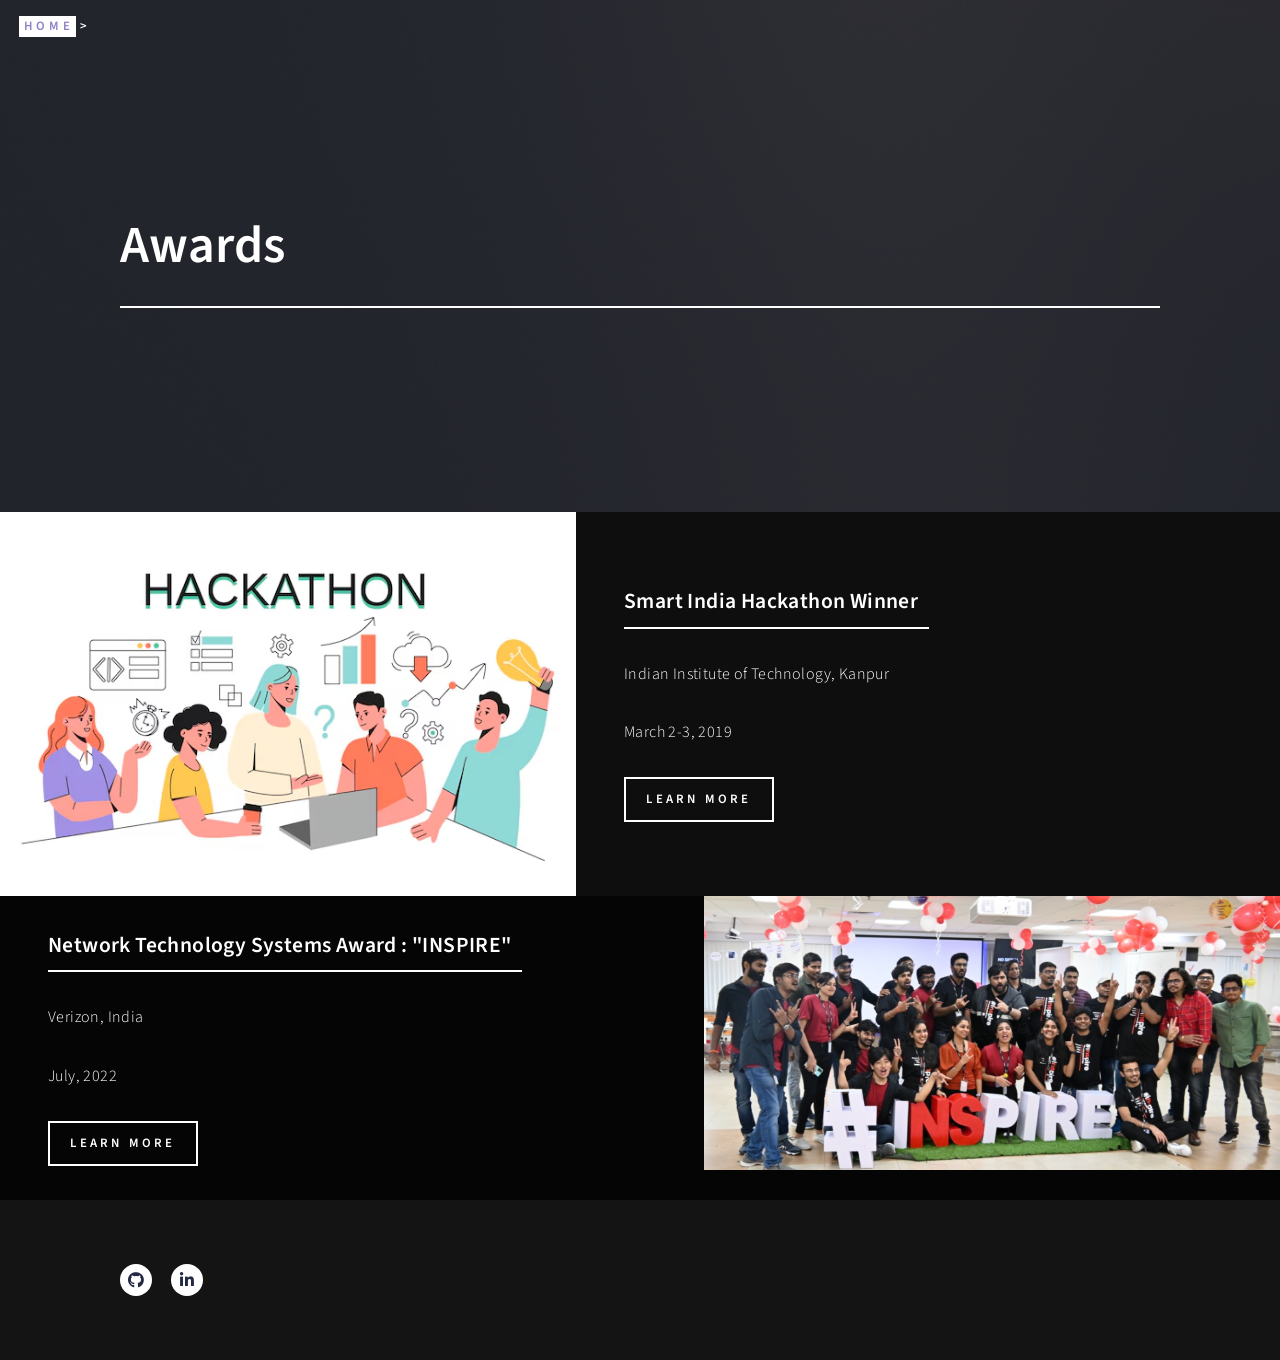
==== commit 31d97f17: "Remove contact section" ====
--- a/Awards.html
+++ b/Awards.html
@@ -21,13 +21,13 @@
 				<!-- Note: The "styleN" class below should match that of the banner element. -->
 					<header id="header" class="alt style2">
 						<a href="index.html" class="logo"><strong>Home</strong>></a>
-						<nav>
+						<!-- <nav>
 							<a href="#menu">Menu</a>
-						</nav>
+						</nav> -->
 					</header>
 
 				<!-- Menu -->
-					<nav id="menu">
+					<!-- <nav id="menu">
 						<ul class="links">
 							<li><a href="index.html">Home</a></li>
 							<li><a href="landing.html">Landing</a></li>
@@ -38,7 +38,7 @@
 							<li><a href="#" class="button primary fit">Get Started</a></li>
 							<li><a href="#" class="button fit">Log In</a></li>
 						</ul>
-					</nav>
+					</nav> -->
 
 				<!-- Banner -->
 				<!-- Note: The "styleN" class below should match that of the header element. -->
